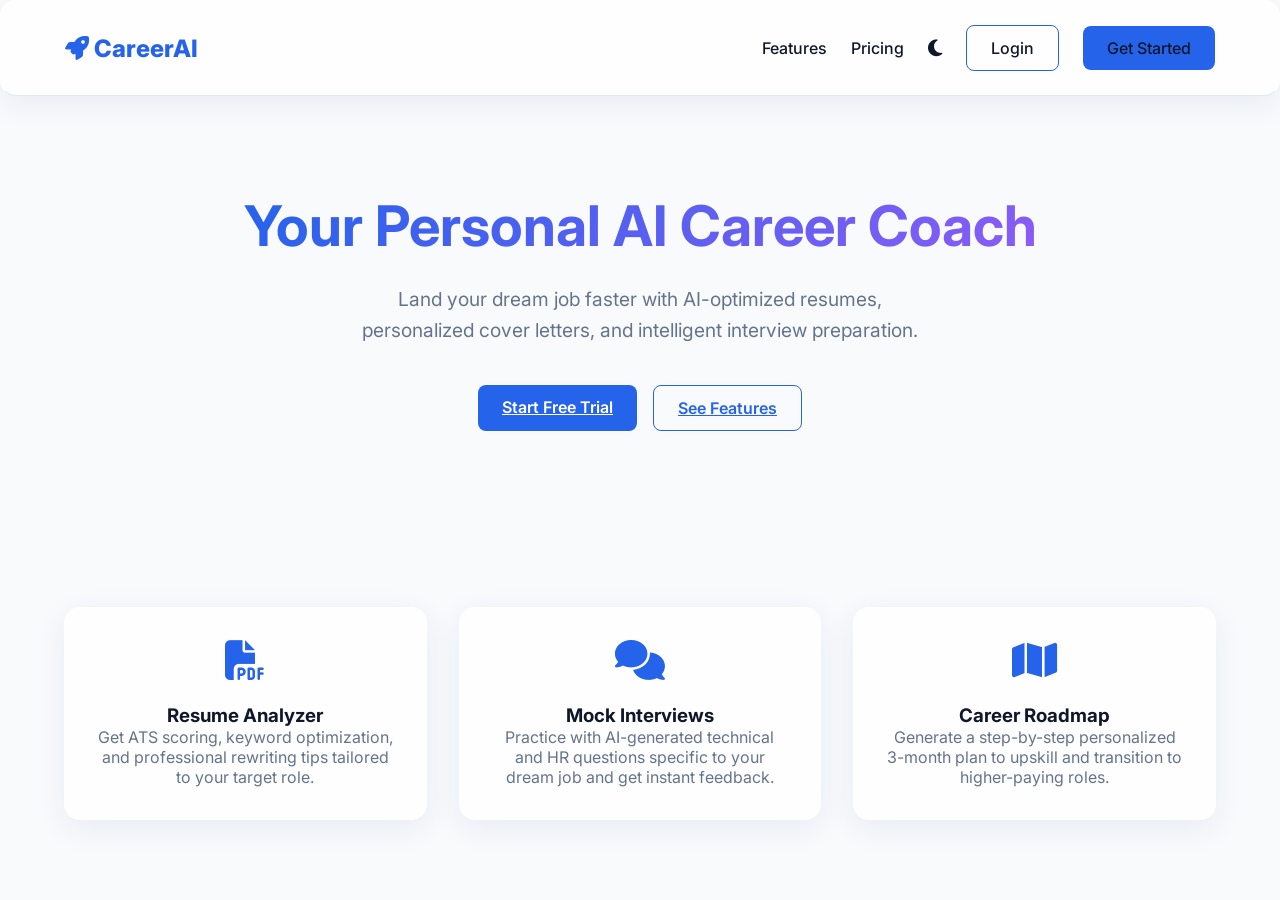
==== frontend/index.html @ 4ba5c6f2 "feat: ai career assistant frontend, backend, and configs" ====
<!DOCTYPE html>
<html lang="en">
<head>
    <meta charset="UTF-8">
    <meta name="viewport" content="width=device-width, initial-scale=1.0">
    <title>AI Career Assistant Pro - Accelerate Your Career</title>
    <meta name="description" content="AI-powered job readiness platform for resume improvement, interview prep, and career growth.">
    <link href="https://fonts.googleapis.com/css2?family=Inter:wght@300;400;500;600;700;800&display=swap" rel="stylesheet">
    <link rel="stylesheet" href="https://cdnjs.cloudflare.com/ajax/libs/font-awesome/6.4.0/css/all.min.css">
    <link rel="stylesheet" href="css/style.css">
</head>
<body>
    <nav class="navbar glass-card">
        <a href="index.html" class="nav-brand"><i class="fa-solid fa-rocket"></i> CareerAI</a>
        <div class="nav-links">
            <a href="#features">Features</a>
            <a href="#pricing">Pricing</a>
            <button class="theme-toggle" id="themeToggle"><i class="fa-solid fa-moon"></i></button>
            <a href="login.html" class="btn btn-outline">Login</a>
            <a href="register.html" class="btn btn-primary">Get Started</a>
        </div>
    </nav>

    <main class="hero">
        <h1 class="animate-up">Your Personal AI Career Coach</h1>
        <p class="animate-up" style="animation-delay: 0.1s;">Land your dream job faster with AI-optimized resumes, personalized cover letters, and intelligent interview preparation.</p>
        <div class="hero-btns animate-up" style="animation-delay: 0.2s;">
            <a href="register.html" class="btn btn-primary">Start Free Trial</a>
            <a href="#features" class="btn btn-outline">See Features</a>
        </div>
    </main>

    <section id="features" class="features">
        <div class="feature-card glass-card animate-up">
            <i class="fa-solid fa-file-pdf"></i>
            <h3>Resume Analyzer</h3>
            <p>Get ATS scoring, keyword optimization, and professional rewriting tips tailored to your target role.</p>
        </div>
        <div class="feature-card glass-card animate-up" style="animation-delay: 0.1s;">
            <i class="fa-solid fa-comments"></i>
            <h3>Mock Interviews</h3>
            <p>Practice with AI-generated technical and HR questions specific to your dream job and get instant feedback.</p>
        </div>
        <div class="feature-card glass-card animate-up" style="animation-delay: 0.2s;">
            <i class="fa-solid fa-map"></i>
            <h3>Career Roadmap</h3>
            <p>Generate a step-by-step personalized 3-month plan to upskill and transition to higher-paying roles.</p>
        </div>
    </section>

    <script src="js/app.js"></script>
</body>
</html>
---- frontend/css/style.css ----
:root {
  --primary-color: #2563eb;
  --primary-hover: #1d4ed8;
  --bg-color: #f8fafc;
  --card-bg: rgba(255, 255, 255, 0.8);
  --text-main: #0f172a;
  --text-muted: #64748b;
  --sidebar-bg: #ffffff;
  --border-color: #e2e8f0;
  --glass-border: rgba(255, 255, 255, 0.3);
  --glass-shadow: 0 8px 32px 0 rgba(31, 38, 135, 0.07);
}

[data-theme="dark"] {
  --primary-color: #3b82f6;
  --primary-hover: #60a5fa;
  --bg-color: #0f172a;
  --card-bg: rgba(30, 41, 59, 0.7);
  --text-main: #f8fafc;
  --text-muted: #94a3b8;
  --sidebar-bg: #1e293b;
  --border-color: #334155;
  --glass-border: rgba(255, 255, 255, 0.1);
  --glass-shadow: 0 8px 32px 0 rgba(0, 0, 0, 0.3);
}

* {
  margin: 0;
  padding: 0;
  box-sizing: border-box;
  font-family: 'Inter', sans-serif;
  transition: background-color 0.3s ease, color 0.3s ease;
}

body {
  background-color: var(--bg-color);
  color: var(--text-main);
  min-height: 100vh;
  display: flex;
  flex-direction: column;
}

/* Glassmorphism Classes */
.glass-card {
  background: var(--card-bg);
  backdrop-filter: blur(12px);
  -webkit-backdrop-filter: blur(12px);
  border: 1px solid var(--glass-border);
  box-shadow: var(--glass-shadow);
  border-radius: 16px;
}

/* Buttons */
.btn {
  padding: 0.75rem 1.5rem;
  border-radius: 8px;
  font-weight: 600;
  cursor: pointer;
  border: none;
  transition: transform 0.2s, background-color 0.2s;
}

.btn-primary {
  background-color: var(--primary-color);
  color: #fff;
}

.btn-primary:hover {
  background-color: var(--primary-hover);
  transform: translateY(-2px);
}

.btn-outline {
  background-color: transparent;
  border: 1px solid var(--primary-color);
  color: var(--primary-color);
}

.btn-outline:hover {
  background-color: var(--primary-color);
  color: #fff;
}

/* Typography */
h1, h2, h3, h4, h5, h6 {
  color: var(--text-main);
}
p {
  color: var(--text-muted);
}

/* Navbar */
.navbar {
  display: flex;
  justify-content: space-between;
  align-items: center;
  padding: 1.5rem 5%;
  position: sticky;
  top: 0;
  z-index: 1000;
  background: var(--card-bg);
  backdrop-filter: blur(10px);
  border-bottom: 1px solid var(--border-color);
}

.nav-brand {
  font-size: 1.5rem;
  font-weight: 800;
  color: var(--primary-color);
  text-decoration: none;
}

.nav-links {
  display: flex;
  gap: 1.5rem;
  align-items: center;
}

.nav-links a {
  text-decoration: none;
  color: var(--text-main);
  font-weight: 500;
}

.nav-links a:hover {
  color: var(--primary-color);
}

.theme-toggle {
  background: none;
  border: none;
  cursor: pointer;
  font-size: 1.2rem;
  color: var(--text-main);
}

/* Landing Page Hero */
.hero {
  flex: 1;
  display: flex;
  flex-direction: column;
  justify-content: center;
  align-items: center;
  text-align: center;
  padding: 5rem 2rem;
}

.hero h1 {
  font-size: 3.5rem;
  margin-bottom: 1.5rem;
  background: linear-gradient(135deg, var(--primary-color), #8b5cf6);
  -webkit-background-clip: text;
  -webkit-text-fill-color: transparent;
}

.hero p {
  font-size: 1.2rem;
  max-width: 600px;
  margin-bottom: 2.5rem;
  line-height: 1.6;
}

.hero-btns {
  display: flex;
  gap: 1rem;
}

/* Features Section */
.features {
  padding: 5rem 5%;
  display: grid;
  grid-template-columns: repeat(auto-fit, minmax(300px, 1fr));
  gap: 2rem;
}

.feature-card {
  padding: 2rem;
  text-align: center;
}

.feature-card i {
  font-size: 2.5rem;
  color: var(--primary-color);
  margin-bottom: 1.5rem;
}

/* Auth Pages */
.auth-container {
  display: flex;
  justify-content: center;
  align-items: center;
  flex: 1;
  padding: 2rem;
}

.auth-card {
  width: 100%;
  max-width: 400px;
  padding: 2.5rem;
  text-align: center;
}

.auth-card h2 {
  margin-bottom: 2rem;
}

.form-group {
  margin-bottom: 1.5rem;
  text-align: left;
}

.form-group label {
  display: block;
  margin-bottom: 0.5rem;
  font-weight: 500;
  color: var(--text-main);
}

.form-control {
  width: 100%;
  padding: 0.75rem 1rem;
  border-radius: 8px;
  border: 1px solid var(--border-color);
  background-color: var(--bg-color);
  color: var(--text-main);
  outline: none;
}

.form-control:focus {
  border-color: var(--primary-color);
  box-shadow: 0 0 0 3px rgba(37, 99, 235, 0.2);
}

.auth-btn {
  width: 100%;
  margin-top: 1rem;
}

/* Dashboard Layout */
.dashboard-layout {
  display: flex;
  height: 100vh;
  overflow: hidden;
}

.sidebar {
  width: 260px;
  background-color: var(--sidebar-bg);
  border-right: 1px solid var(--border-color);
  padding: 1.5rem;
  display: flex;
  flex-direction: column;
}

.sidebar-header {
  margin-bottom: 2rem;
}

.sidebar-nav {
  display: flex;
  flex-direction: column;
  gap: 0.5rem;
}

.sidebar-link {
  padding: 0.75rem 1rem;
  border-radius: 8px;
  text-decoration: none;
  color: var(--text-muted);
  font-weight: 500;
  display: flex;
  align-items: center;
  gap: 0.75rem;
}

.sidebar-link:hover, .sidebar-link.active {
  background-color: rgba(37, 99, 235, 0.1);
  color: var(--primary-color);
}

.main-content {
  flex: 1;
  overflow-y: auto;
  padding: 2rem;
  background-color: var(--bg-color);
}

.dashboard-header {
  display: flex;
  justify-content: space-between;
  align-items: center;
  margin-bottom: 2rem;
}

.stats-grid {
  display: grid;
  grid-template-columns: repeat(auto-fit, minmax(200px, 1fr));
  gap: 1.5rem;
  margin-bottom: 2.5rem;
}

.stat-card {
  padding: 1.5rem;
  display: flex;
  align-items: center;
  gap: 1rem;
}

.stat-icon {
  width: 48px;
  height: 48px;
  border-radius: 12px;
  background-color: rgba(37, 99, 235, 0.1);
  color: var(--primary-color);
  display: flex;
  justify-content: center;
  align-items: center;
  font-size: 1.5rem;
}

.stat-info h4 {
  font-size: 0.875rem;
  color: var(--text-muted);
  margin-bottom: 0.25rem;
}

.stat-info p {
  font-size: 1.25rem;
  font-weight: 700;
  color: var(--text-main);
}

.tool-section {
  display: none;
}

.tool-section.active {
  display: block;
  animation: fadeIn 0.3s ease;
}

@keyframes fadeIn {
  from { opacity: 0; transform: translateY(10px); }
  to { opacity: 1; transform: translateY(0); }
}

.tool-card {
  padding: 2rem;
  margin-bottom: 1.5rem;
}

.result-box {
  margin-top: 1.5rem;
  padding: 1.5rem;
  background-color: var(--bg-color);
  border: 1px solid var(--border-color);
  border-radius: 8px;
  white-space: pre-wrap;
  display: none;
}

/* Animations */
.animate-up {
  animation: slideUp 0.6s cubic-bezier(0.16, 1, 0.3, 1);
}

@keyframes slideUp {
  from { opacity: 0; transform: translateY(30px); }
  to { opacity: 1; transform: translateY(0); }
}

/* Cover Letter Advanced Upload Feature Styling */
.cl-modes-container button {
  transition: all 0.2s ease;
}

.cl-modes-container button:hover {
  opacity: 0.9;
  transform: translateY(-1px);
}

.drag-drop-area {
  transition: all 0.2s ease-in-out;
  border-color: var(--primary-color) !important;
}

.drag-drop-area.dragover {
  background: rgba(37, 99, 235, 0.12) !important;
  border-color: var(--primary-hover) !important;
  transform: scale(1.01);
}

#cl-file-info {
  animation: fadeIn 0.3s ease;
}

.cl-form-container {
  animation: fadeIn 0.3s ease;
}

#cl-output-wrapper {
  animation: fadeIn 0.3s ease;
}

/* ATS Dashboard UI */
.ats-dashboard-grid {
  display: grid;
  grid-template-columns: 1fr 1fr;
  gap: 1.5rem;
  margin-bottom: 1.5rem;
}

@media (max-width: 768px) {
  .ats-dashboard-grid {
    grid-template-columns: 1fr;
  }
}

.score-card {
  padding: 1.5rem;
  border-radius: 12px;
  text-align: center;
  position: relative;
  overflow: hidden;
  box-shadow: 0 4px 6px -1px rgba(0, 0, 0, 0.1), 0 2px 4px -1px rgba(0, 0, 0, 0.06);
  transition: transform 0.3s ease, box-shadow 0.3s ease;
}

.score-card:hover {
  transform: translateY(-5px);
  box-shadow: 0 10px 15px -3px rgba(0, 0, 0, 0.1), 0 4px 6px -2px rgba(0, 0, 0, 0.05);
}

.score-card.blue-glow {
  background: rgba(37, 99, 235, 0.05);
  border: 1px solid rgba(37, 99, 235, 0.2);
}
.score-card.blue-glow:hover {
  box-shadow: 0 0 20px rgba(37, 99, 235, 0.2);
}

.score-card.green-glow {
  background: rgba(34, 197, 94, 0.05);
  border: 1px solid rgba(34, 197, 94, 0.2);
}
.score-card.green-glow:hover {
  box-shadow: 0 0 20px rgba(34, 197, 94, 0.2);
}

.score-value {
  font-size: 3rem;
  font-weight: 800;
  margin-bottom: 0.5rem;
  display: flex;
  align-items: baseline;
  justify-content: center;
  gap: 0.25rem;
}

.score-value span {
  font-size: 1.25rem;
  color: var(--text-muted);
  font-weight: 600;
}

.blue-glow .score-value { color: #3b82f6; }
.green-glow .score-value { color: #22c55e; }

.score-label {
  font-size: 1.1rem;
  font-weight: 600;
  color: var(--text-main);
  text-transform: uppercase;
  letter-spacing: 1px;
}

.section-card {
  background: rgba(255, 255, 255, 0.02);
  border: 1px solid var(--border-color);
  border-radius: 12px;
  padding: 1.5rem;
  margin-bottom: 1.5rem;
}

.section-card.missing-keywords {
  border-left: 4px solid #ef4444;
  background: rgba(239, 68, 68, 0.03);
}

.section-title {
  display: flex;
  justify-content: space-between;
  align-items: center;
  margin-bottom: 1.25rem;
  font-size: 1.2rem;
  font-weight: 700;
  color: var(--text-main);
}

.chip-container {
  display: flex;
  flex-wrap: wrap;
  gap: 0.5rem;
}

.chip {
  display: inline-flex;
  align-items: center;
  padding: 0.5rem 1rem;
  border-radius: 9999px;
  font-size: 0.9rem;
  font-weight: 600;
  cursor: pointer;
  transition: all 0.2s;
  border: 1px solid transparent;
}

.chip.missing {
  background: rgba(239, 68, 68, 0.1);
  color: #ef4444;
  border-color: rgba(239, 68, 68, 0.2);
}
.chip.missing:hover {
  background: #ef4444;
  color: white;
  transform: translateY(-2px);
  box-shadow: 0 4px 12px rgba(239, 68, 68, 0.3);
}

.chip.found {
  background: rgba(34, 197, 94, 0.1);
  color: #22c55e;
  border-color: rgba(34, 197, 94, 0.2);
}
.chip.found:hover {
  background: #22c55e;
  color: white;
  transform: translateY(-2px);
}

.suggestions-list {
  list-style: none;
  padding: 0;
}

.suggestions-list li {
  position: relative;
  padding-left: 1.5rem;
  margin-bottom: 0.75rem;
  color: var(--text-main);
  line-height: 1.5;
}

.suggestions-list li::before {
  content: '→';
  position: absolute;
  left: 0;
  color: var(--primary-color);
  font-weight: bold;
}

.cta-container {
  text-align: center;
  margin-top: 2rem;
  padding-top: 1.5rem;
  border-top: 1px dashed var(--border-color);
}

/* Multi-Job Analyzer UI */
.job-item {
  display: grid;
  grid-template-columns: 1fr auto;
  gap: 1rem;
  background: rgba(255, 255, 255, 0.02);
  padding: 1rem;
  border: 1px solid var(--border-color);
  border-radius: 8px;
  align-items: start;
}

.job-item-fields {
  display: flex;
  flex-direction: column;
  gap: 0.75rem;
}

.job-item-actions {
  display: flex;
  align-items: center;
}

.data-table {
  width: 100%;
  border-collapse: collapse;
  margin-top: 1rem;
  font-size: 0.95rem;
}

.data-table th, .data-table td {
  padding: 1rem;
  text-align: left;
  border-bottom: 1px solid var(--border-color);
}

.data-table th {
  font-weight: 700;
  color: var(--text-muted);
  background: rgba(255, 255, 255, 0.02);
}

.data-table tr:hover td {
  background: rgba(255, 255, 255, 0.01);
}

.status-badge {
  padding: 0.4rem 0.8rem;
  border-radius: 9999px;
  font-size: 0.8rem;
  font-weight: 700;
  display: inline-block;
}

.status-badge.strong {
  background: rgba(34, 197, 94, 0.1);
  color: #22c55e;
}
.status-badge.good {
  background: rgba(56, 189, 248, 0.1);
  color: #38bdf8;
}
.status-badge.improve {
  background: rgba(245, 158, 11, 0.1);
  color: #f59e0b;
}
.status-badge.poor {
  background: rgba(239, 68, 68, 0.1);
  color: #ef4444;
}

.rank-list {
  list-style: none;
  padding: 0;
  margin: 0;
}

.rank-item {
  display: flex;
  align-items: center;
  gap: 1rem;
  padding: 0.75rem 1rem;
  background: rgba(255,255,255,0.02);
  border-radius: 8px;
  margin-bottom: 0.5rem;
  border: 1px solid var(--border-color);
}

.rank-medal {
  font-size: 1.5rem;
}

.rank-title {
  font-weight: 600;
  font-size: 1.05rem;
  color: var(--text-main);
}
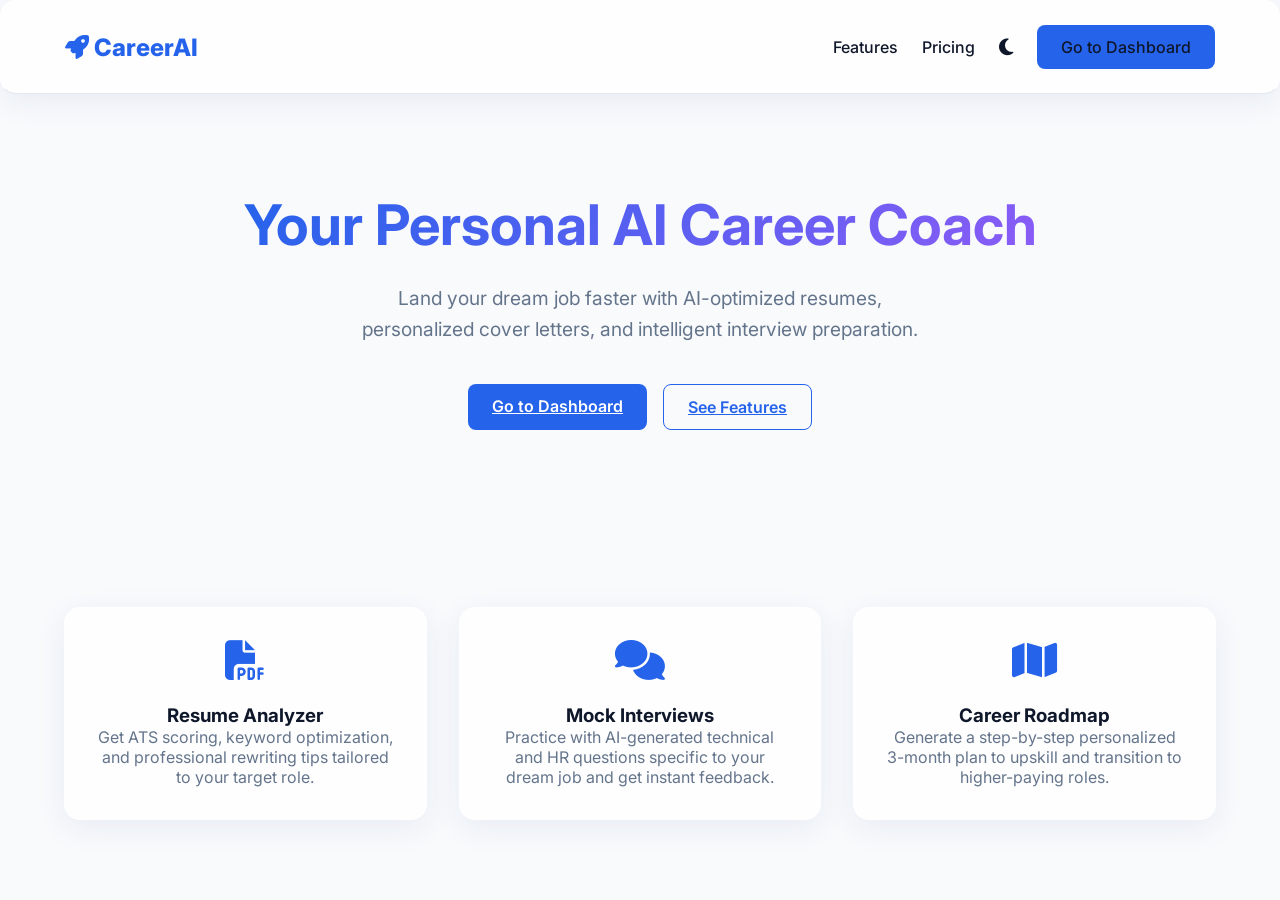
==== commit 083d9349: "feat: remove authentication, login, and signup functionality" ====
--- a/frontend/index.html
+++ b/frontend/index.html
@@ -16,8 +16,7 @@
             <a href="#features">Features</a>
             <a href="#pricing">Pricing</a>
             <button class="theme-toggle" id="themeToggle"><i class="fa-solid fa-moon"></i></button>
-            <a href="login.html" class="btn btn-outline">Login</a>
-            <a href="register.html" class="btn btn-primary">Get Started</a>
+            <a href="dashboard.html" class="btn btn-primary">Go to Dashboard</a>
         </div>
     </nav>
 
@@ -25,7 +24,7 @@
         <h1 class="animate-up">Your Personal AI Career Coach</h1>
         <p class="animate-up" style="animation-delay: 0.1s;">Land your dream job faster with AI-optimized resumes, personalized cover letters, and intelligent interview preparation.</p>
         <div class="hero-btns animate-up" style="animation-delay: 0.2s;">
-            <a href="register.html" class="btn btn-primary">Start Free Trial</a>
+            <a href="dashboard.html" class="btn btn-primary">Go to Dashboard</a>
             <a href="#features" class="btn btn-outline">See Features</a>
         </div>
     </main>
